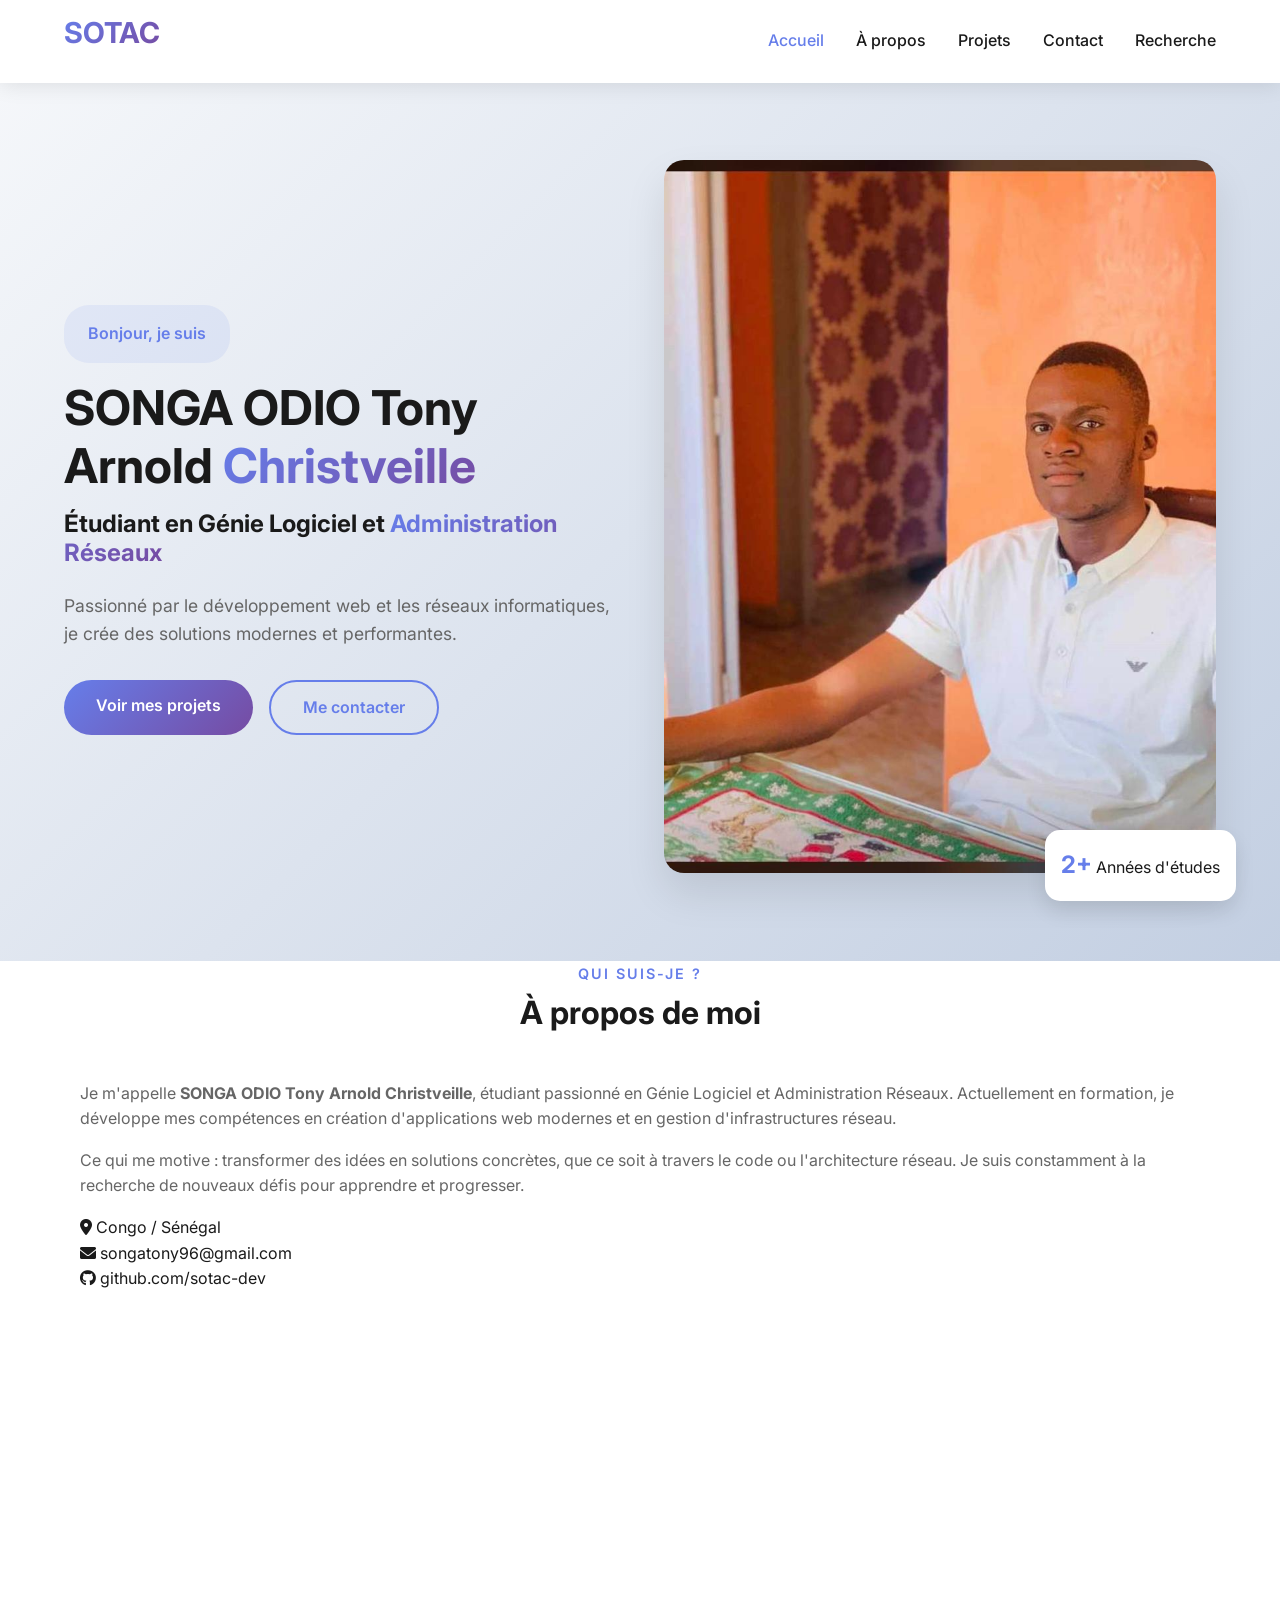
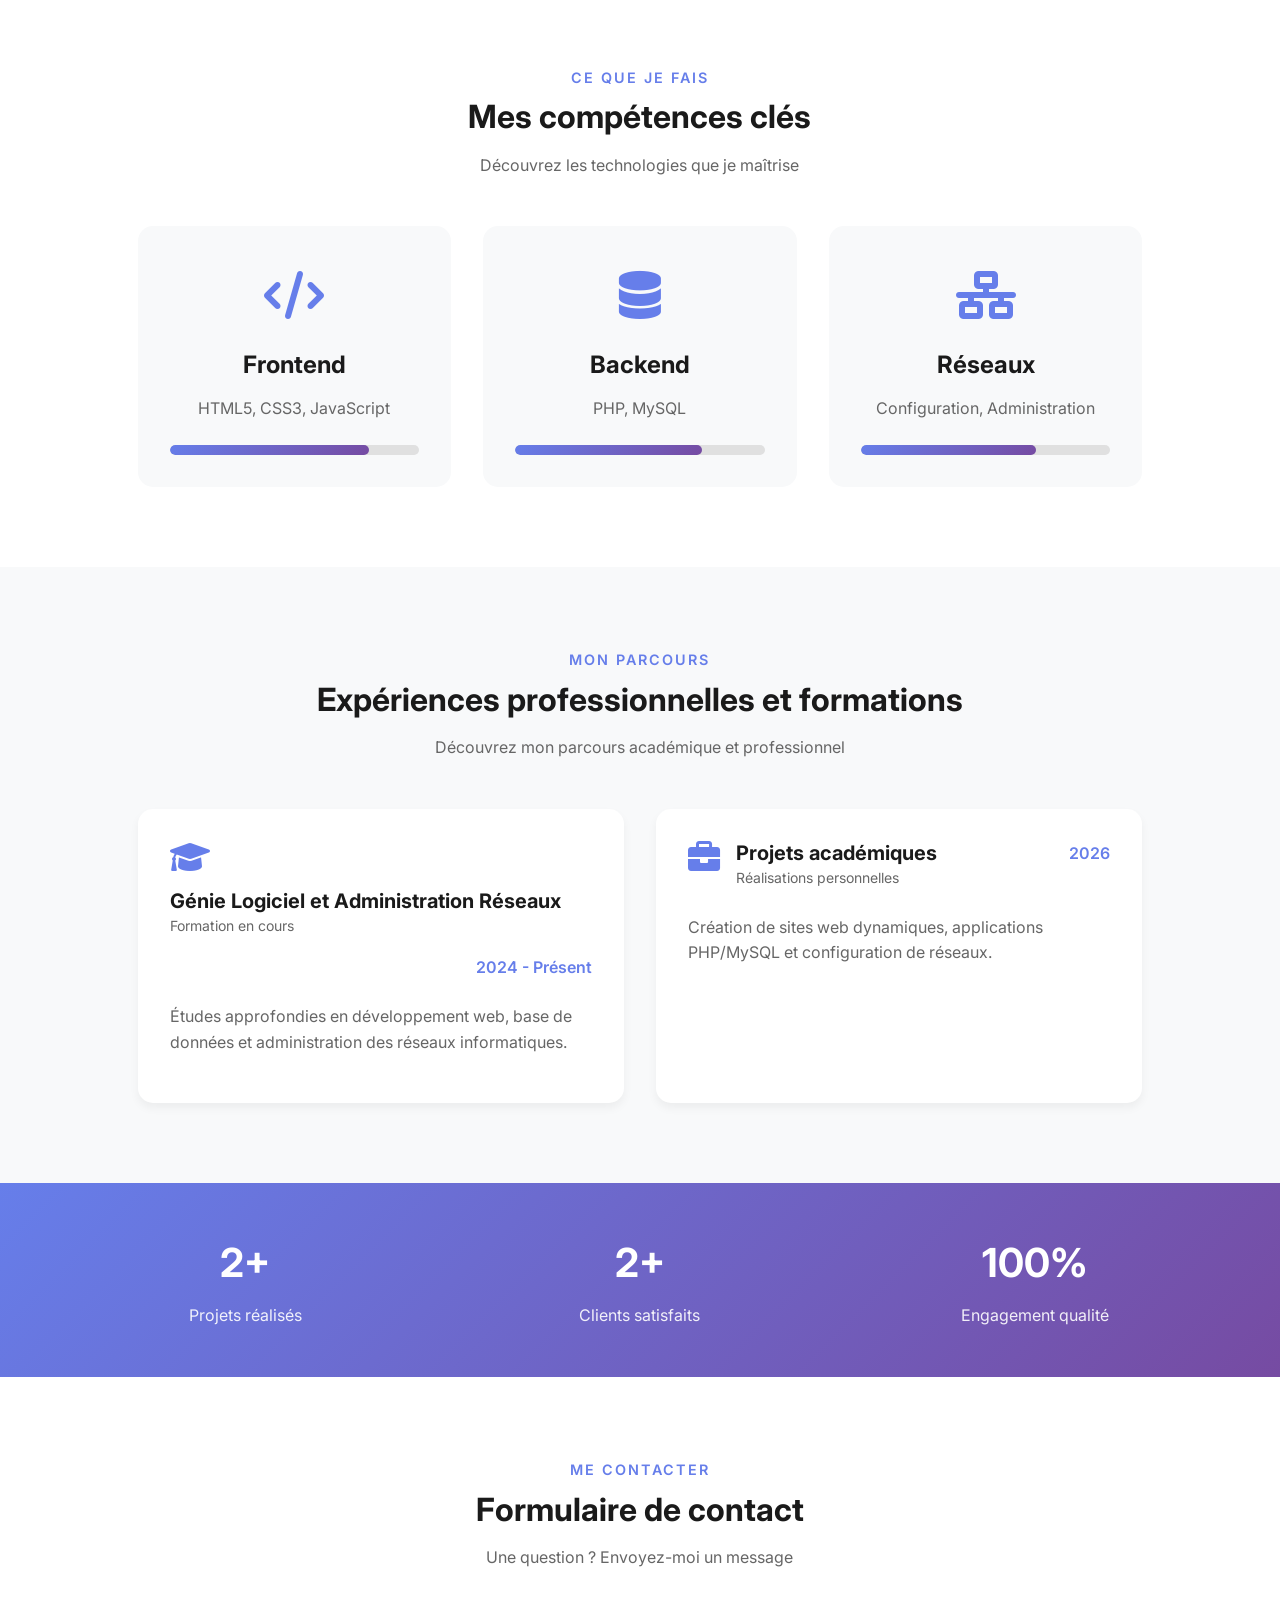
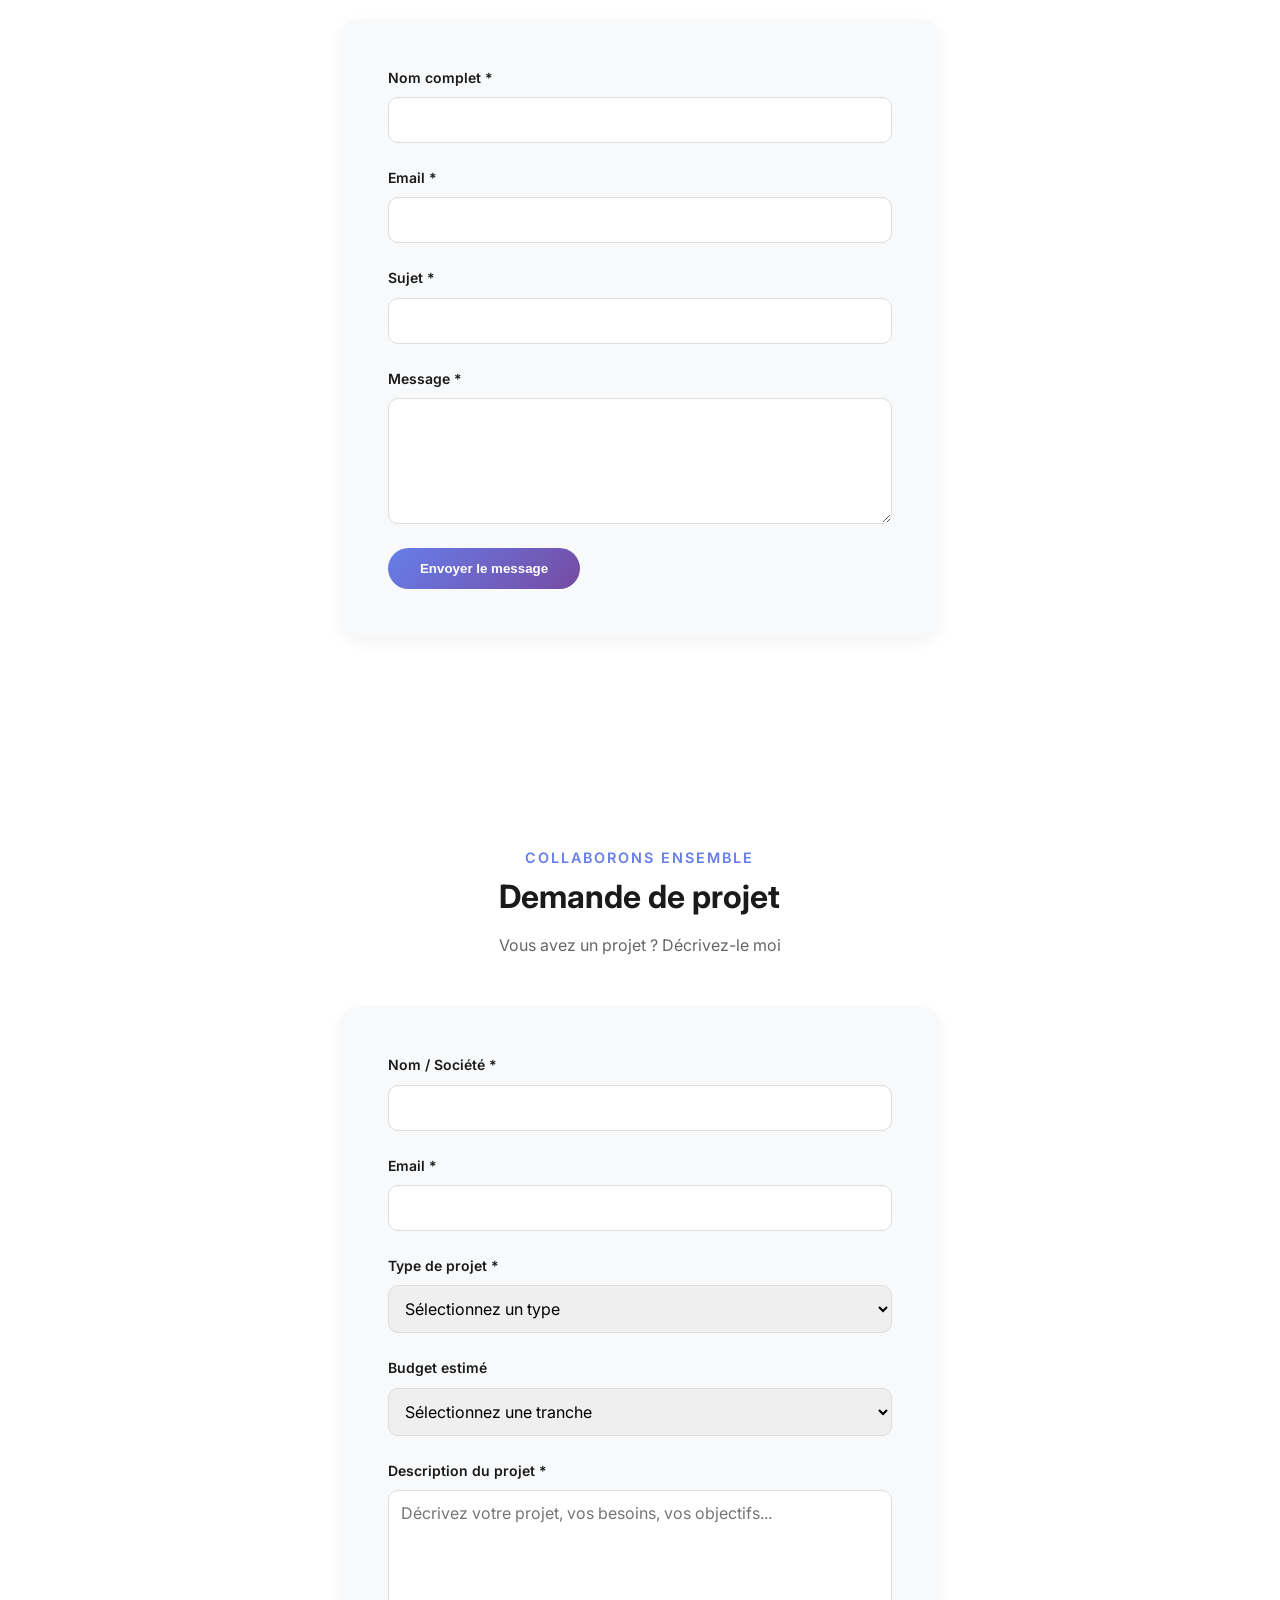
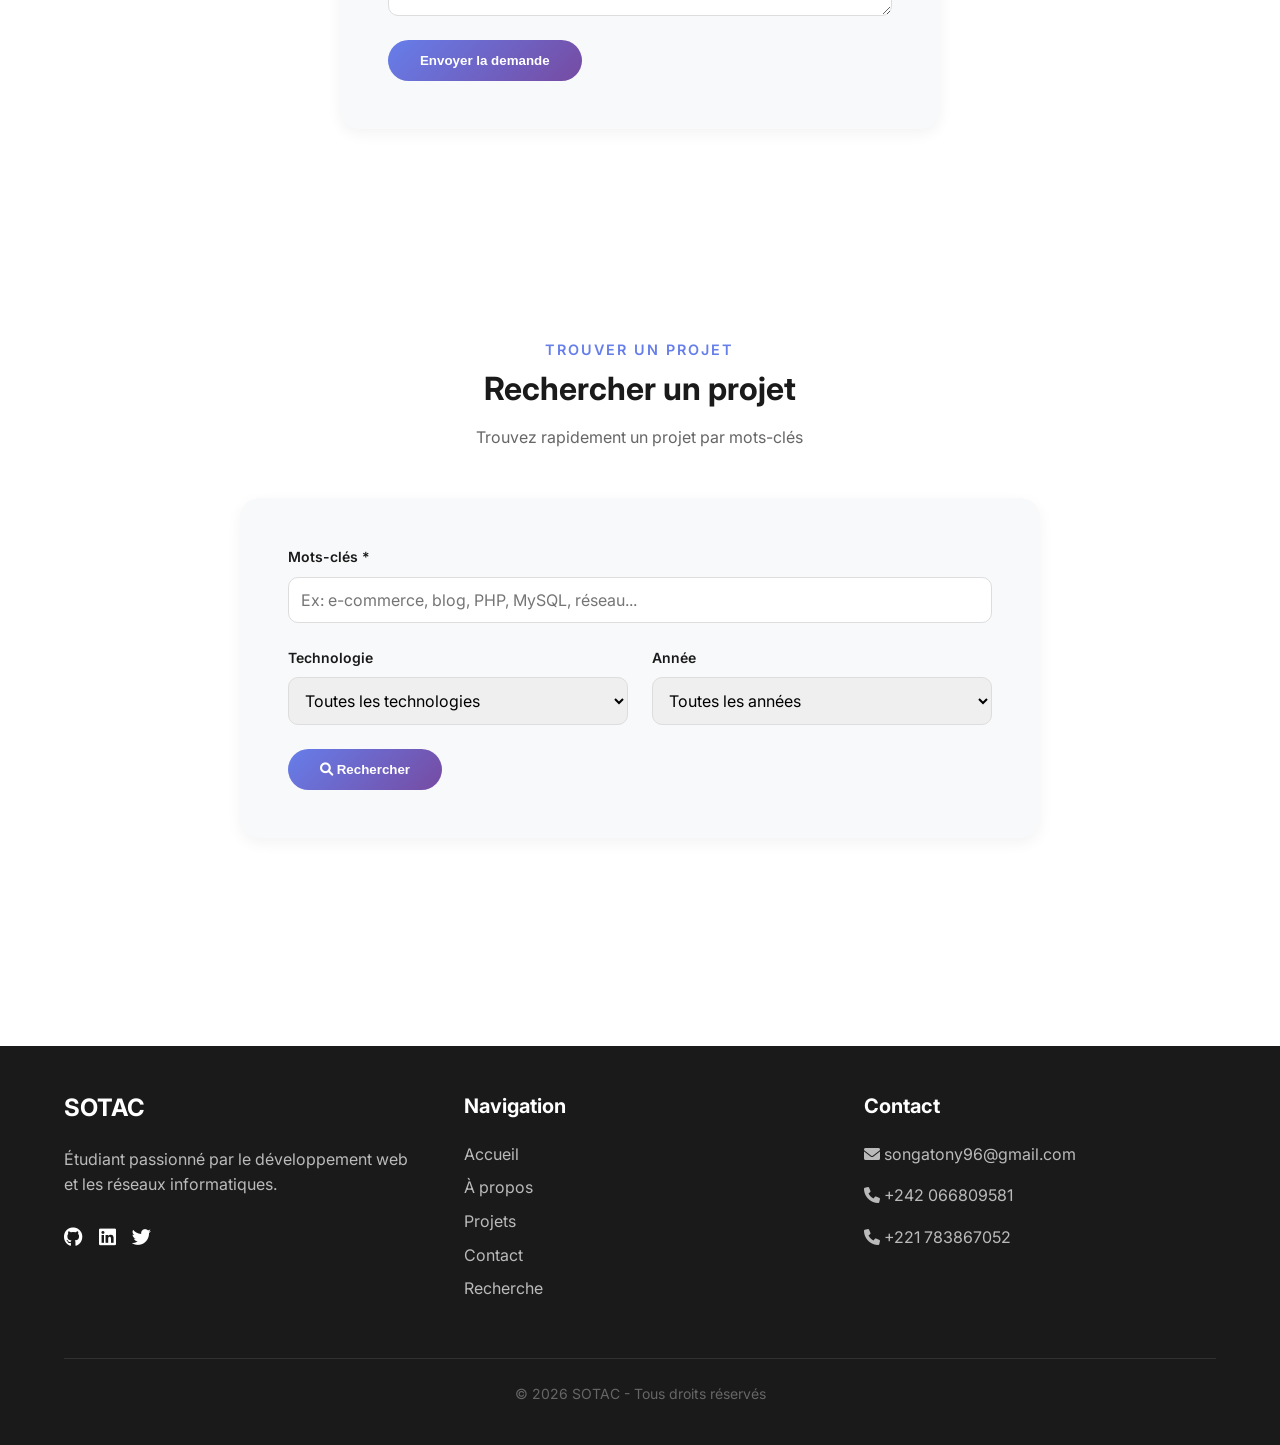
==== index.html @ 34782210 "premier envoi du projet" ====
<!DOCTYPE html>
<html lang="fr">
<head>
    <meta charset="UTF-8">
    <meta name="viewport" content="width=device-width, initial-scale=1.0">
    <meta name="description" content="Portfolio de SOTAC - Étudiant en Génie Logiciel et Administration Réseaux. Découvrez mes compétences en développement web, PHP, MySQL et réseaux informatiques.">
    <title>SOTAC | Portfolio Professionnel</title>
    <link rel="stylesheet" href="style.css/style.css">
    <link href="https://fonts.googleapis.com/css2?family=Inter:wght@300;400;500;600;700;800&display=swap" rel="stylesheet">
    <link rel="stylesheet" href="https://cdnjs.cloudflare.com/ajax/libs/font-awesome/6.0.0-beta3/css/all.min.css">
</head>
<body>
    <header>
        <div class="logo-container">
            <h1 class="logo">SOTAC</h1>
        </div>
        <nav>
            <ul class="nav-menu">
                <li><a href="index.html" class="active">Accueil</a></li>
                <li><a href="pages/à-propos.html">À propos</a></li>
                <li><a href="pages/projets.html">Projets</a></li>
                <li><a href="pages/contact.html">Contact</a></li>
                <li><a href="pages/recherche.html">Recherche</a></li>
            </ul>
            <div class="hamburger">
                <span></span>
                <span></span>
                <span></span>
            </div>
        </nav>
    </header>

    <main>
        <!-- SECTION HERO -->
        <section class="hero">
            <div class="hero-content">
                <div class="hero-text">
                    <span class="badge">Bonjour, je suis</span>
                    <h1>SONGA ODIO Tony Arnold <span class="highlight">Christveille</span></h1>
                    <h2>Étudiant en Génie Logiciel et <span class="highlight">Administration Réseaux</span></h2>
                    <p>Passionné par le développement web et les réseaux informatiques, je crée des solutions modernes et performantes.</p>
                    <div class="hero-buttons">
                        <a href="projets.html" class="btn btn-primary">Voir mes projets</a>
                        <a href="contact.html" class="btn btn-secondary">Me contacter</a>
                    </div>
                </div>
                <div class="hero-image">
                    <img src="./image/WhatsApp Image 2026-04-07 at 22.51.41.jpeg" alt="Photo SOTAC ">
                    <div class="floating-card experience">
                        <span class="number">2+</span>
                        <span class="label">Années d'études</span>
                    </div>
                </div>
            </div>
        </section>

        <!-- SECTION PRÉSENTATION -->
        <section class="about">
            <div class="container">
                <div class="section-header">
                    <span class="subtitle">Qui suis-je ?</span>
                    <h2>À propos de moi</h2>
                </div>
                <div class="about-content">
                    <div class="about-text">
                        <p>Je m'appelle <strong>SONGA ODIO Tony Arnold Christveille</strong>, étudiant passionné en Génie Logiciel et Administration Réseaux. Actuellement en formation, je développe mes compétences en création d'applications web modernes et en gestion d'infrastructures réseau.</p>
                        <p>Ce qui me motive : transformer des idées en solutions concrètes, que ce soit à travers le code ou l'architecture réseau. Je suis constamment à la recherche de nouveaux défis pour apprendre et progresser.</p>
                        <div class="personal-info">
                            <div class="info-item">
                                <i class="fas fa-map-marker-alt"></i>
                                <span>Congo / Sénégal</span>
                            </div>
                            <div class="info-item">
                                <i class="fas fa-envelope"></i>
                                <span>songatony96@gmail.com</span>
                            </div>
                            <div class="info-item">
                                <i class="fab fa-github"></i>
                                <span>github.com/sotac-dev</span>
                            </div>
                        </div>
                    </div>
                    <div class="about-stats">
                        <div class="stat-card">
                            <div class="stat-number">2+</div>
                            <div class="stat-label">Projets réalisés</div>
                        </div>
                        <div class="stat-card">
                            <div class="stat-number">2+</div>
                            <div class="stat-label">Clients satisfaits</div>
                        </div>
                        <div class="stat-card">
                            <div class="stat-number">100%</div>
                            <div class="stat-label">Engagement qualité</div>
                        </div>
                    </div>
                </div>
            </div>
        </section>

        <!-- SECTION COMPÉTENCES -->
        <section class="services">
            <div class="container">
                <div class="section-header">
                    <span class="subtitle">Ce que je fais</span>
                    <h2>Mes compétences clés</h2>
                    <p>Découvrez les technologies que je maîtrise</p>
                </div>
                <div class="services-grid">
                    <div class="service-card">
                        <div class="icon"><i class="fas fa-code"></i></div>
                        <h3>Frontend</h3>
                        <p>HTML5, CSS3, JavaScript</p>
                        <div class="skill-bar-container">
                            <div class="skill-bar">
                                <div class="skill-progress" style="width: 80%"></div>
                            </div>
                        </div>
                    </div>
                    <div class="service-card">
                        <div class="icon"><i class="fas fa-database"></i></div>
                        <h3>Backend</h3>
                        <p>PHP, MySQL</p>
                        <div class="skill-bar-container">
                            <div class="skill-bar">
                                <div class="skill-progress" style="width: 75%"></div>
                            </div>
                        </div>
                    </div>
                    <div class="service-card">
                        <div class="icon"><i class="fas fa-network-wired"></i></div>
                        <h3>Réseaux</h3>
                        <p>Configuration, Administration</p>
                        <div class="skill-bar-container">
                            <div class="skill-bar">
                                <div class="skill-progress" style="width: 70%"></div>
                            </div>
                        </div>
                    </div>
                </div>
            </div>
        </section>

        <!-- SECTION EXPÉRIENCES PROFESSIONNELLES (EXIGENCE PROF) -->
        <section class="experiences">
            <div class="container">
                <div class="section-header">
                    <span class="subtitle">Mon parcours</span>
                    <h2>Expériences professionnelles et formations</h2>
                    <p>Découvrez mon parcours académique et professionnel</p>
                </div>
                <div class="experiences-grid">
                    <div class="experience-card">
                        <div class="experience-header">
                            <i class="fas fa-graduation-cap"></i>
                            <div>
                                <h3>Génie Logiciel et Administration Réseaux</h3>
                                <span class="company">Formation en cours</span>
                            </div>
                            <span class="date">2024 - Présent</span>
                        </div>
                        <p>Études approfondies en développement web, base de données et administration des réseaux informatiques.</p>
                    </div>
                    <div class="experience-card">
                        <div class="experience-header">
                            <i class="fas fa-briefcase"></i>
                            <div>
                                <h3>Projets académiques</h3>
                                <span class="company">Réalisations personnelles</span>
                            </div>
                            <span class="date">2026</span>
                        </div>
                        <p>Création de sites web dynamiques, applications PHP/MySQL et configuration de réseaux.</p>
                    </div>
                </div>
            </div>
        </section>

        <!-- STATISTIQUES -->
        <section class="stats">
            <div class="stats-container">
                <div class="stat-item">
                    <span class="stat-number">2+</span>
                    <span class="stat-label">Projets réalisés</span>
                </div>
                <div class="stat-item">
                    <span class="stat-number">2+</span>
                    <span class="stat-label">Clients satisfaits</span>
                </div>
                <div class="stat-item">
                    <span class="stat-number">100%</span>
                    <span class="stat-label">Engagement qualité</span>
                </div>
            </div>
        </section>

        <!-- FORMULAIRE 1 : CONTACT (EXIGENCE PROF) -->
        <section class="form-section">
            <div class="container">
                <div class="section-header">
                    <span class="subtitle">Me contacter</span>
                    <h2>Formulaire de contact</h2>
                    <p>Une question ? Envoyez-moi un message</p>
                </div>
                <div class="form-card">
                    <form action="#" method="POST" class="contact-form">
                        <div class="form-group">
                            <label for="name">Nom complet *</label>
                            <input type="text" id="name" name="name" required>
                        </div>
                        <div class="form-group">
                            <label for="email">Email *</label>
                            <input type="email" id="email" name="email" required>
                        </div>
                        <div class="form-group">
                            <label for="subject">Sujet *</label>
                            <input type="text" id="subject" name="subject" required>
                        </div>
                        <div class="form-group">
                            <label for="message">Message *</label>
                            <textarea id="message" name="message" rows="5" required></textarea>
                        </div>
                        <button type="submit" class="btn btn-primary">Envoyer le message</button>
                    </form>
                </div>
            </div>
        </section>

        <!-- FORMULAIRE 2 : DEMANDE DE PROJET (EXIGENCE PROF) -->
        <section class="form-section">
            <div class="container">
                <div class="section-header">
                    <span class="subtitle">Collaborons ensemble</span>
                    <h2>Demande de projet</h2>
                    <p>Vous avez un projet ? Décrivez-le moi</p>
                </div>
                <div class="form-card">
                    <form action="#" method="POST" class="contact-form">
                        <div class="form-group">
                            <label for="project-name">Nom / Société *</label>
                            <input type="text" id="project-name" name="project-name" required>
                        </div>
                        <div class="form-group">
                            <label for="project-email">Email *</label>
                            <input type="email" id="project-email" name="project-email" required>
                        </div>
                        <div class="form-group">
                            <label for="project-type">Type de projet *</label>
                            <select id="project-type" name="project-type" required>
                                <option value="">Sélectionnez un type</option>
                                <option value="site-vitrine">Site vitrine</option>
                                <option value="e-commerce">Site e-commerce</option>
                                <option value="application">Application web</option>
                                <option value="blog">Blog / CMS</option>
                                <option value="reseau">Infrastructure réseau</option>
                                <option value="autre">Autre</option>
                            </select>
                        </div>
                        <div class="form-group">
                            <label for="budget">Budget estimé</label>
                            <select id="budget" name="budget">
                                <option value="">Sélectionnez une tranche</option>
                                <option value="50000-100000">50000F - 100000F</option>
                                <option value="100000-300000">100000F - 300000F</option>
                                <option value="300000-500000">300000F - 500000F</option>
                                <option value="500000+">500000F+</option>
                            </select>
                        </div>
                        <div class="form-group">
                            <label for="project-description">Description du projet *</label>
                            <textarea id="project-description" name="project-description" rows="5" placeholder="Décrivez votre projet, vos besoins, vos objectifs..." required></textarea>
                        </div>
                        <button type="submit" class="btn btn-primary">Envoyer la demande</button>
                    </form>
                </div>
            </div>
        </section>

        <!-- FORMULAIRE 3 : RECHERCHE DE PROJET PAR MOTS-CLÉS (EXIGENCE PROF) -->
        <section class="form-section">
            <div class="container">
                <div class="section-header">
                    <span class="subtitle">Trouver un projet</span>
                    <h2>Rechercher un projet</h2>
                    <p>Trouvez rapidement un projet par mots-clés</p>
                </div>
                <div class="form-card search-card">
                    <form action="recherche.html" method="GET" class="search-form">
                        <div class="form-group">
                            <label for="keywords">Mots-clés *</label>
                            <input type="text" id="keywords" name="keywords" placeholder="Ex: e-commerce, blog, PHP, MySQL, réseau..." required>
                        </div>
                        <div class="form-row">
                            <div class="form-group">
                                <label for="technology">Technologie</label>
                                <select id="technology" name="technology">
                                    <option value="">Toutes les technologies</option>
                                    <option value="php">PHP</option>
                                    <option value="mysql">MySQL</option>
                                    <option value="javascript">JavaScript</option>
                                    <option value="html-css">HTML/CSS</option>
                                    <option value="reseau">Réseaux</option>
                                </select>
                            </div>
                            <div class="form-group">
                                <label for="year">Année</label>
                                <select id="year" name="year">
                                    <option value="">Toutes les années</option>
                                    <option value="2024">2026</option>
                                    <option value="2023">2025</option>
                                    <option value="2022">2024</option>
                                </select>
                            </div>
                        </div>
                        <button type="submit" class="btn btn-primary">
                            <i class="fas fa-search"></i> Rechercher
                        </button>
                    </form>
                </div>
            </div>
        </section>
    </main>

    <footer>
        <div class="footer-content">
            <div class="footer-section">
                <h3>SOTAC</h3>
                <p>Étudiant passionné par le développement web et les réseaux informatiques.</p>
                <div class="social-links">
                    <a href="#" aria-label="Profil GitHub de SOTAC"><i class="fab fa-github"></i></a>
                    <a href="#" aria-label="Profil LinkedIn de SOTAC"><i class="fab fa-linkedin"></i></a>
                    <a href="#" aria-label="Compte Twitter de SOTAC"><i class="fab fa-twitter"></i></a>
                </div>
            </div>
            <div class="footer-section">
                <h4>Navigation</h4>
                <ul>
                    <li><a href="index.html">Accueil</a></li>
                    <li><a href="pages/à-propos.html">À propos</a></li>
                    <li><a href="pages/projets.html">Projets</a></li>
                    <li><a href="pages/contact.html">Contact</a></li>
                    <li><a href="pages/recherche.html">Recherche</a></li>
                </ul>
            </div>
            <div class="footer-section">
                <h4>Contact</h4>
                <p><i class="fas fa-envelope"></i> songatony96@gmail.com</p>
                <p><i class="fas fa-phone"></i> +242 066809581</p>
                <p><i class="fas fa-phone"></i> +221 783867052</p>
            </div>
        </div>
        <div class="footer-bottom">
            <p>&copy; 2026 SOTAC - Tous droits réservés</p>
        </div>
    </footer>
</body>
</html>
---- style.css/style.css ----
/* ============================================
   STYLE CSS COMPLET POUR PORTFOLIO SOTAC
   ============================================ */

/* ========== 1. VARIABLES & RESET ========== */
:root {
    --color-primary: #667eea;
    --color-primary-dark: #5a67d8;
    --color-secondary: #764ba2;
    --color-dark: #1a1a1a;
    --color-gray: #666;
    --color-light: #f8f9fa;
    --color-white: #ffffff;
    --color-bg: #f5f7fa;
    
    --spacing-xs: 0.5rem;
    --spacing-sm: 1rem;
    --spacing-md: 1.5rem;
    --spacing-lg: 2rem;
    --spacing-xl: 3rem;
    --spacing-xxl: 5rem;
}

* {
    margin: 0;
    padding: 0;
    box-sizing: border-box;
}

html {
    font-size: 100%;
    scroll-behavior: smooth;
}

body {
    font-family: 'Inter', sans-serif;
    line-height: 1.6;
    color: var(--color-dark);
    background-color: var(--color-white);
}

/* ========== 2. TYPOGRAPHIE ========== */
h1, h2, h3, h4 {
    line-height: 1.2;
    margin-bottom: var(--spacing-sm);
}

h1 {
    font-size: 2.5rem;
}
h2 {
    font-size: 2rem;
}
h3 {
    font-size: 1.5rem;
}
h4 {
    font-size: 1.25rem;
}
p {
    color: var(--color-gray);
    margin-bottom: var(--spacing-sm);
}

.container {
    max-width: 75rem;
    margin: 0 auto;
    width: 90%;
    padding: 0 var(--spacing-sm);
}

/* ========== 3. HEADER & NAVIGATION ========== */
header {
    background: rgba(255, 255, 255, 0.95);
    backdrop-filter: blur(10px);
    box-shadow: 0 2px 20px rgba(0, 0, 0, 0.1);
    position: fixed;
    width: 100%;
    top: 0;
    z-index: 1000;
    display: flex;
    justify-content: space-between;
    align-items: center;
    padding: var(--spacing-sm) 5%;
}

.logo {
    font-size: 1.8rem;
    font-weight: 700;
    background: linear-gradient(135deg, var(--color-primary) 0%, var(--color-secondary) 100%);
    -webkit-background-clip: text;
    background-clip: text;
    color: transparent;
}

.nav-menu {
    display: flex;
    list-style: none;
    gap: var(--spacing-lg);
}

.nav-menu a {
    text-decoration: none;
    color: var(--color-dark);
    font-weight: 500;
    transition: color 0.3s ease;
}

.nav-menu a:hover,
.nav-menu a.active {
    color: var(--color-primary);
}

.hamburger {
    display: none;
    flex-direction: column;
    cursor: pointer;
}
.hamburger span {
    width: 25px;
    height: 3px;
    background: var(--color-dark);
    margin: 3px 0;
}

main {
    margin-top: 5rem;
}

/* ========== 4. PAGE HEADER ========== */
.page-header {
    background: linear-gradient(135deg, var(--color-primary) 0%, var(--color-secondary) 100%);
    color: var(--color-white);
    text-align: center;
    padding: var(--spacing-xl) 5%;
}
.page-header h1 {
    color: var(--color-white);
}
.page-header p {
    color: rgba(255,255,255,0.9);
}

/* ========== 5. HERO SECTION ========== */
.hero {
    min-height: 90vh;
    display: flex;
    align-items: center;
    padding: var(--spacing-xxl) 5%;
    background: linear-gradient(135deg, #f5f7fa 0%, #c3cfe2 100%);
}
.hero-content {
    display: grid;
    grid-template-columns: 1fr 1fr;
    gap: var(--spacing-xl);
    align-items: center;
    max-width: 75rem;
    margin: 0 auto;
    width: 100%;
}
.hero-text .badge {
    display: inline-block;
    background: rgba(102,126,234,0.1);
    color: var(--color-primary);
    padding: var(--spacing-sm) var(--spacing-md);
    border-radius: 25px;
    font-weight: 600;
    margin-bottom: var(--spacing-sm);
}
.hero-text h1 {
    font-size: 3rem;
    margin-bottom: var(--spacing-sm);
}
.hero-text h2 {
    font-size: 1.5rem;
    margin-bottom: var(--spacing-md);
}
.highlight {
    background: linear-gradient(135deg, var(--color-primary) 0%, var(--color-secondary) 100%);
    -webkit-background-clip: text;
    background-clip: text;
    color: transparent;
}
.hero-text p {
    font-size: 1.1rem;
    margin-bottom: var(--spacing-lg);
}
.hero-buttons {
    display: flex;
    gap: var(--spacing-sm);
    flex-wrap: wrap;
}
.btn {
    padding: 0.8rem var(--spacing-lg);
    border-radius: 50px;
    text-decoration: none;
    font-weight: 600;
    transition: all 0.3s ease;
    display: inline-block;
    border: none;
    cursor: pointer;
}
.btn-primary {
    background: linear-gradient(135deg, var(--color-primary) 0%, var(--color-secondary) 100%);
    color: white;
}
.btn-primary:hover {
    transform: translateY(-2px);
    box-shadow: 0 10px 20px rgba(102,126,234,0.3);
}
.btn-secondary {
    background: transparent;
    color: var(--color-primary);
    border: 2px solid var(--color-primary);
}
.btn-secondary:hover {
    background: var(--color-primary);
    color: white;
}
.hero-image {
    position: relative;
}
.hero-image img {
    width: 100%;
    border-radius: 20px;
    box-shadow: 0 20px 40px rgba(0,0,0,0.1);
}
.floating-card {
    position: absolute;
    bottom: -20px;
    right: -20px;
    background: white;
    padding: var(--spacing-sm);
    border-radius: 15px;
    text-align: center;
    box-shadow: 0 10px 20px rgba(0,0,0,0.1);
}
.floating-card .number {
    font-size: 1.5rem;
    font-weight: 700;
    color: var(--color-primary);
}

/* ========== 6. SERVICES SECTION ========== */
.services {
    padding: var(--spacing-xxl) 5%;
    background: var(--color-white);
}
.section-header {
    text-align: center;
    margin-bottom: var(--spacing-xl);
}
.subtitle {
    color: var(--color-primary);
    font-weight: 600;
    text-transform: uppercase;
    letter-spacing: 2px;
    font-size: 0.9rem;
}
.section-header h2 {
    margin-top: var(--spacing-xs);
}
.services-grid {
    display: grid;
    grid-template-columns: repeat(auto-fit, minmax(300px, 1fr));
    gap: var(--spacing-lg);
}
.service-card {
    background: var(--color-light);
    padding: var(--spacing-lg);
    border-radius: 15px;
    text-align: center;
    transition: all 0.3s ease;
}
.service-card:hover {
    transform: translateY(-10px);
    box-shadow: 0 20px 40px rgba(0,0,0,0.1);
}
.service-card .icon {
    font-size: 3rem;
    margin-bottom: var(--spacing-sm);
}
.service-card .icon i {
    color: var(--color-primary);
}
.skill-bar-container {
    margin-top: var(--spacing-md);
}
.skill-bar {
    background: #e0e0e0;
    height: 10px;
    border-radius: 5px;
    overflow: hidden;
}
.skill-progress {
    background: linear-gradient(135deg, var(--color-primary) 0%, var(--color-secondary) 100%);
    height: 100%;
    border-radius: 5px;
}

/* ========== 7. STATS SECTION ========== */
.stats {
    background: linear-gradient(135deg, var(--color-primary) 0%, var(--color-secondary) 100%);
    padding: var(--spacing-xl) 5%;
}
.stats-container {
    display: grid;
    grid-template-columns: repeat(auto-fit, minmax(200px, 1fr));
    gap: var(--spacing-lg);
    text-align: center;
    max-width: 75rem;
    margin: 0 auto;
}
.stat-number {
    font-size: 2.5rem;
    font-weight: 700;
    display: block;
    margin-bottom: var(--spacing-xs);
    color: white;
}
.stat-label {
    color: rgba(255,255,255,0.9);
}

/* ========== 8. EXPÉRIENCES SECTION ========== */
.experiences {
    padding: var(--spacing-xxl) 5%;
    background: var(--color-light);
}
.experiences-grid {
    display: grid;
    grid-template-columns: repeat(auto-fit, minmax(300px, 1fr));
    gap: var(--spacing-lg);
}
.experience-card {
    background: white;
    padding: var(--spacing-lg);
    border-radius: 15px;
    box-shadow: 0 5px 10px rgba(0,0,0,0.05);
}
.experience-header {
    display: flex;
    align-items: flex-start;
    gap: var(--spacing-sm);
    margin-bottom: var(--spacing-md);
    flex-wrap: wrap;
}
.experience-header i {
    font-size: 2rem;
    color: var(--color-primary);
}
.experience-header h3 {
    margin-bottom: 0;
    font-size: 1.25rem;
}
.company {
    color: var(--color-gray);
    font-size: 0.875rem;
}
.date {
    margin-left: auto;
    color: var(--color-primary);
    font-weight: 600;
}

/* ========== 9. FORMULAIRES SECTION ========== */
.form-section {
    padding: var(--spacing-xxl) 5%;
    background: var(--color-white);
}
.form-card {
    max-width: 600px;
    margin: 0 auto var(--spacing-xl);
    background: var(--color-light);
    padding: var(--spacing-xl);
    border-radius: 20px;
    box-shadow: 0 5px 15px rgba(0,0,0,0.05);
}
.form-header {
    text-align: center;
    margin-bottom: var(--spacing-lg);
}
.form-header i {
    font-size: 2.5rem;
    color: var(--color-primary);
    margin-bottom: var(--spacing-sm);
}
.form-group {
    display: flex;
    flex-direction: column;
    gap: var(--spacing-xs);
    margin-bottom: var(--spacing-md);
}
.form-group label {
    font-weight: 600;
    font-size: 0.875rem;
}
.form-group input,
.form-group select,
.form-group textarea {
    padding: 0.75rem;
    border: 1px solid #ddd;
    border-radius: 10px;
    font-family: inherit;
    font-size: 1rem;
}
.form-group input:focus,
.form-group select:focus,
.form-group textarea:focus {
    outline: none;
    border-color: var(--color-primary);
}
.form-row {
    display: grid;
    grid-template-columns: 1fr 1fr;
    gap: var(--spacing-md);
}
.search-card {
    max-width: 800px;
}
.contact-info-section {
    padding: var(--spacing-xl) 5%;
    background: var(--color-light);
}
.contact-info-grid {
    display: grid;
    grid-template-columns: repeat(auto-fit, minmax(250px, 1fr));
    gap: var(--spacing-lg);
    text-align: center;
}
.contact-card {
    background: white;
    padding: var(--spacing-lg);
    border-radius: 15px;
}
.contact-card i {
    font-size: 2rem;
    color: var(--color-primary);
    margin-bottom: var(--spacing-sm);
}

/* ========== 10. PROJETS SECTION ========== */
.projects-section {
    padding: var(--spacing-xxl) 5%;
}
.projects-grid {
    display: grid;
    grid-template-columns: repeat(auto-fill, minmax(350px, 1fr));
    gap: var(--spacing-lg);
}
.project-card {
    background: white;
    border-radius: 15px;
    overflow: hidden;
    box-shadow: 0 10px 20px rgba(0,0,0,0.1);
    transition: all 0.3s ease;
}
.project-card:hover {
    transform: translateY(-5px);
}
.project-image {
    height: 250px;
    overflow: hidden;
}
.project-image img {
    width: 100%;
    height: 100%;
    object-fit: cover;
}
.project-overlay {
    position: absolute;
    top: 0;
    left: 0;
    width: 100%;
    height: 100%;
    background: rgba(102,126,234,0.9);
    display: flex;
    align-items: center;
    justify-content: center;
    opacity: 0;
}
.project-card:hover .project-overlay {
    opacity: 1;
}
.btn-view {
    background: white;
    color: var(--color-primary);
    padding: 0.8rem 1.5rem;
    border-radius: 25px;
    text-decoration: none;
}
.project-info {
    padding: var(--spacing-md);
}
.project-tags {
    display: flex;
    flex-wrap: wrap;
    gap: var(--spacing-xs);
    margin-bottom: var(--spacing-sm);
}
.project-tags span {
    background: rgba(102,126,234,0.1);
    color: var(--color-primary);
    padding: 0.25rem 0.75rem;
    border-radius: 15px;
    font-size: 0.75rem;
}
.project-meta {
    display: flex;
    justify-content: space-between;
    align-items: center;
    margin-top: var(--spacing-md);
}
.project-link {
    color: var(--color-primary);
    text-decoration: none;
    font-weight: 600;
}

/* ========== 11. ABOUT PAGE ========== */
.about-section {
    padding: var(--spacing-xxl) 5%;
}
.about-grid {
    display: grid;
    grid-template-columns: 1fr 1fr;
    gap: var(--spacing-xl);
    align-items: start;
}
.about-image img {
    width: 100%;
    border-radius: 20px;
}
.skills {
    margin-top: var(--spacing-lg);
}
.skill {
    margin-bottom: var(--spacing-sm);
}
.skill span {
    display: block;
    margin-bottom: var(--spacing-xs);
    font-weight: 500;
}
.progress-bar {
    background: #e0e0e0;
    height: 10px;
    border-radius: 5px;
    overflow: hidden;
}
.progress {
    background: linear-gradient(135deg, var(--color-primary) 0%, var(--color-secondary) 100%);
    height: 100%;
    border-radius: 5px;
}
.journey {
    background: var(--color-light);
    padding: var(--spacing-xxl) 5%;
}
.timeline {
    max-width: 800px;
    margin: 0 auto;
    position: relative;
}
.timeline::before {
    content: '';
    position: absolute;
    left: 20px;
    width: 2px;
    height: 100%;
    background: var(--color-primary);
}
.timeline-item {
    margin-bottom: var(--spacing-xl);
    position: relative;
    padding-left: 60px;
}
.timeline-item .year {
    background: var(--color-primary);
    color: white;
    padding: 0.25rem 0.75rem;
    border-radius: 20px;
    display: inline-block;
    margin-bottom: var(--spacing-sm);
    font-size: 0.875rem;
}
.timeline-item .content {
    background: white;
    padding: var(--spacing-md);
    border-radius: 15px;
    box-shadow: 0 5px 10px rgba(0,0,0,0.05);
}

/* ========== 12. SEARCH RESULTS ========== */
.search-results {
    margin-top: var(--spacing-xl);
}
.search-results .section-header {
    margin-bottom: var(--spacing-lg);
}

/* ========== 13. FOOTER ========== */
footer {
    background: var(--color-dark);
    color: white;
    padding: var(--spacing-xl) 5% var(--spacing-md);
    margin-top: var(--spacing-xxl);
}
.footer-content {
    display: flex;
    justify-content: space-between;
    flex-wrap: wrap;
    gap: var(--spacing-xl);
    max-width: 75rem;
    margin: 0 auto;
}
.footer-section {
    flex: 1;
    min-width: 200px;
}
.footer-section h3, .footer-section h4 {
    color: white;
    margin-bottom: var(--spacing-md);
}
.footer-section p {
    color: rgba(255,255,255,0.7);
}
.footer-section ul {
    list-style: none;
}
.footer-section ul li {
    margin-bottom: var(--spacing-xs);
}
.footer-section ul li a {
    color: rgba(255,255,255,0.7);
    text-decoration: none;
}
.footer-section ul li a:hover {
    color: white;
}
.social-links {
    display: flex;
    gap: var(--spacing-sm);
    margin-top: var(--spacing-md);
}
.social-links a {
    color: white;
    font-size: 1.2rem;
}
.footer-bottom {
    text-align: center;
    padding-top: var(--spacing-md);
    margin-top: var(--spacing-xl);
    border-top: 1px solid rgba(255,255,255,0.1);
    font-size: 0.875rem;
    color: rgba(255,255,255,0.5);
}

/* ========== 14. MEDIA QUERIES ========== */
@media (max-width: 768px) {
    .hamburger {
        display: flex;
    }
    .nav-menu {
        position: fixed;
        top: 70px;
        left: -100%;
        width: 100%;
        height: calc(100vh - 70px);
        background: white;
        flex-direction: column;
        align-items: center;
        padding: var(--spacing-xl);
        transition: left 0.3s;
    }
    .nav-menu.active {
        left: 0;
    }
    .hero-content {
        grid-template-columns: 1fr;
        text-align: center;
    }
    .hero-buttons {
        justify-content: center;
    }
    .about-grid {
        grid-template-columns: 1fr;
    }
    .form-row {
        grid-template-columns: 1fr;
    }
    .footer-content {
        flex-direction: column;
        text-align: center;
    }
    .social-links {
        justify-content: center;
    }
}
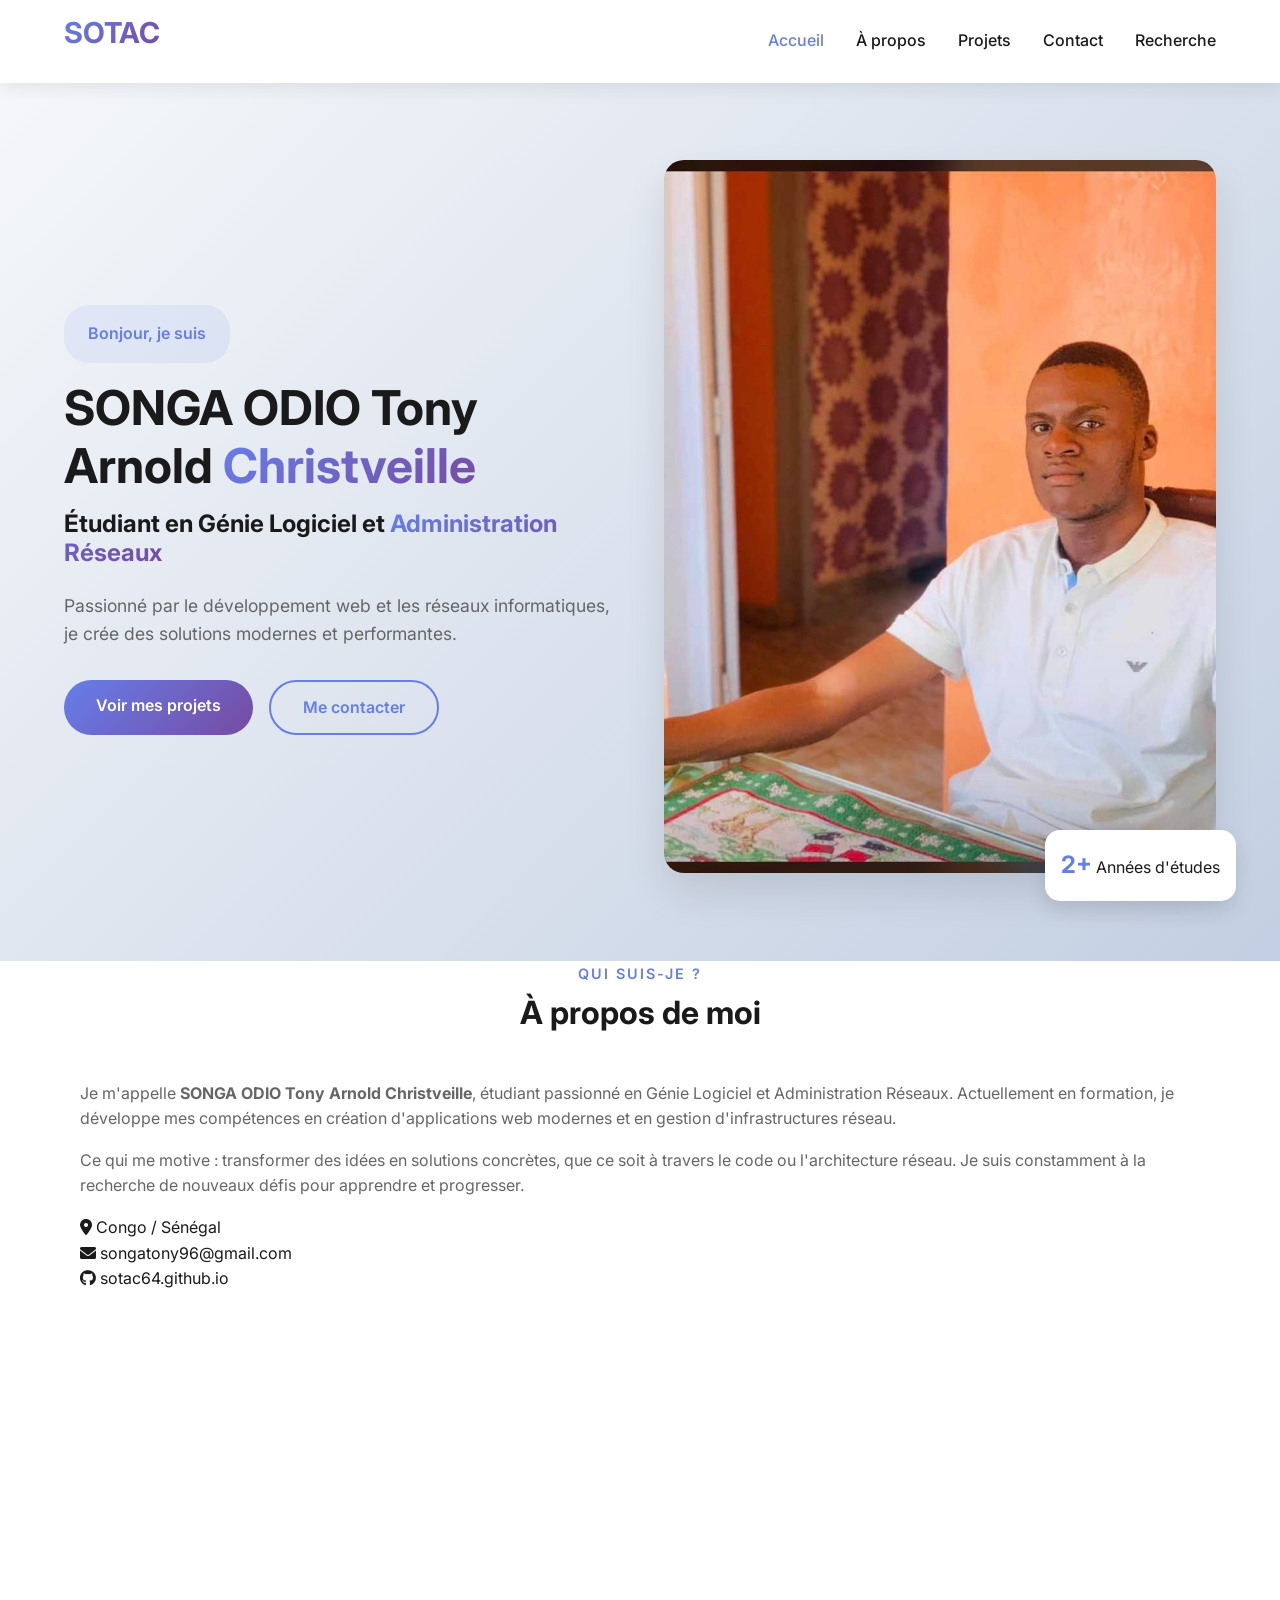
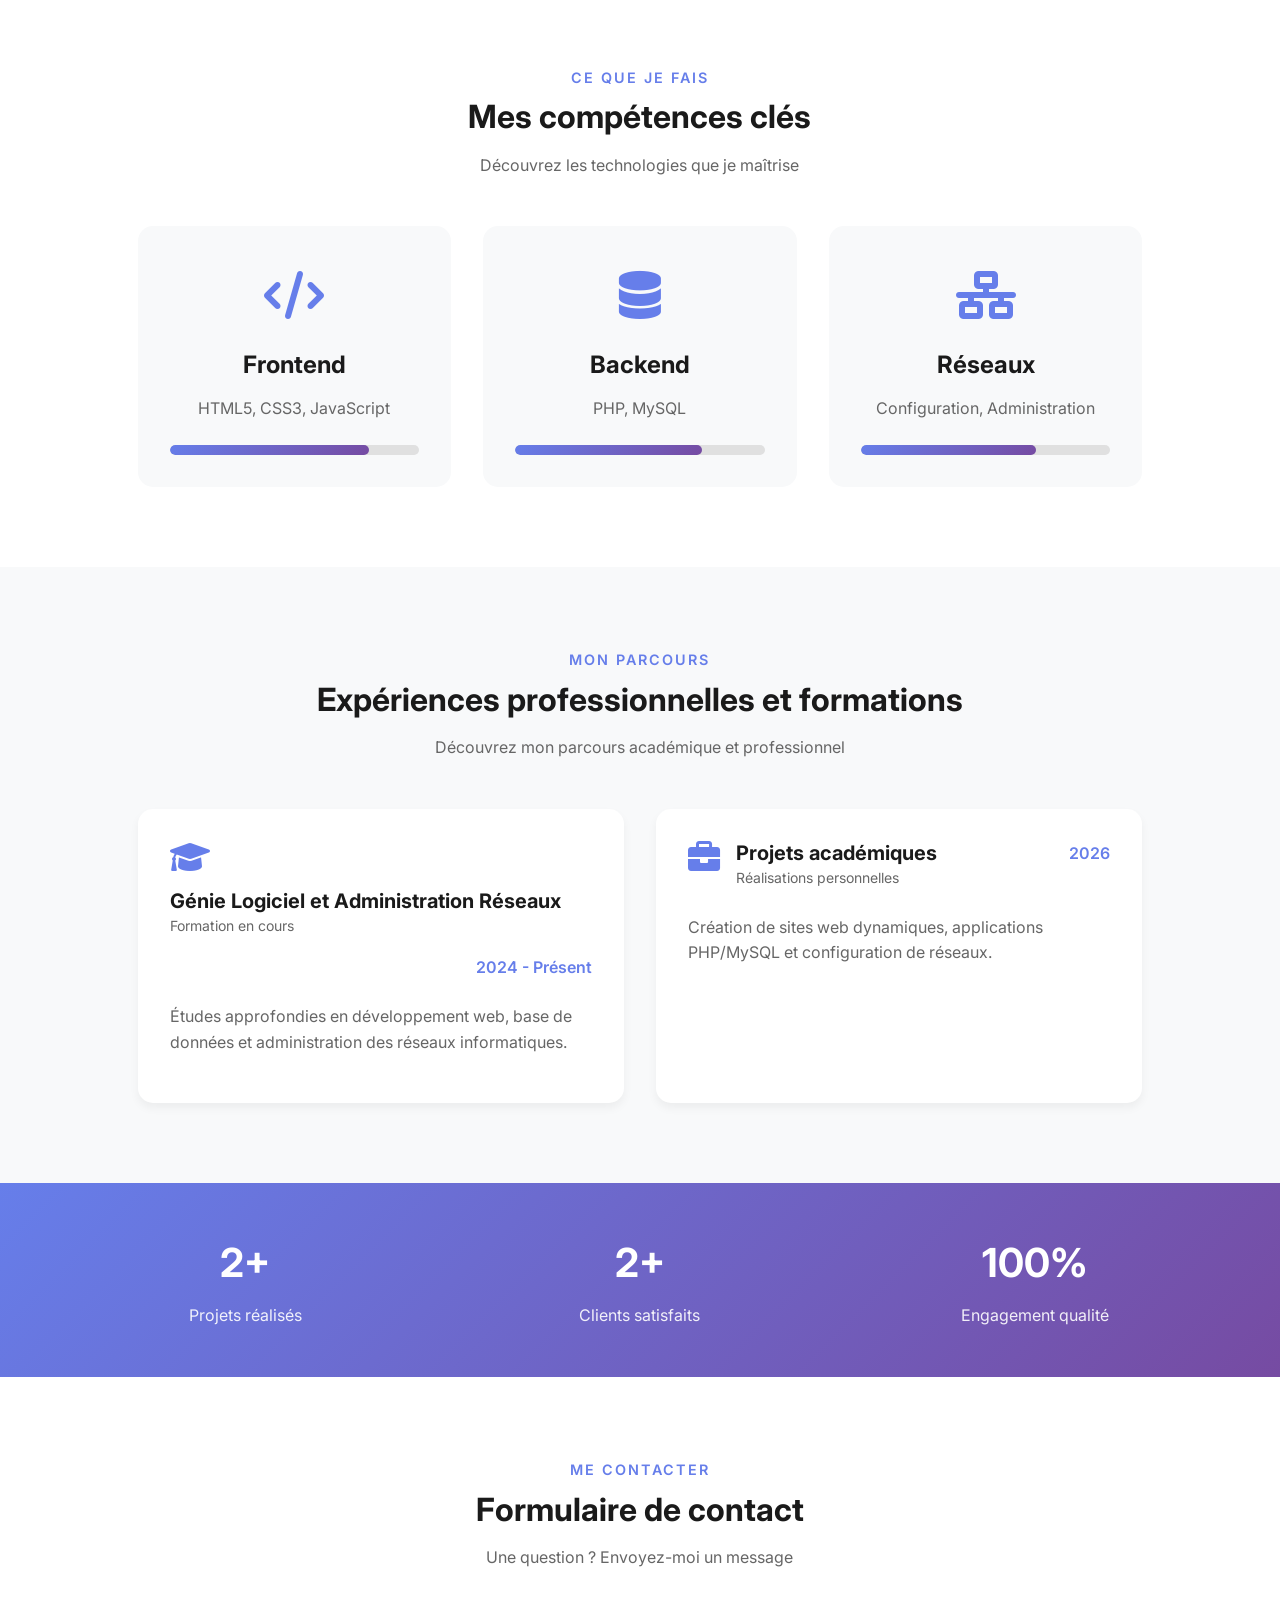
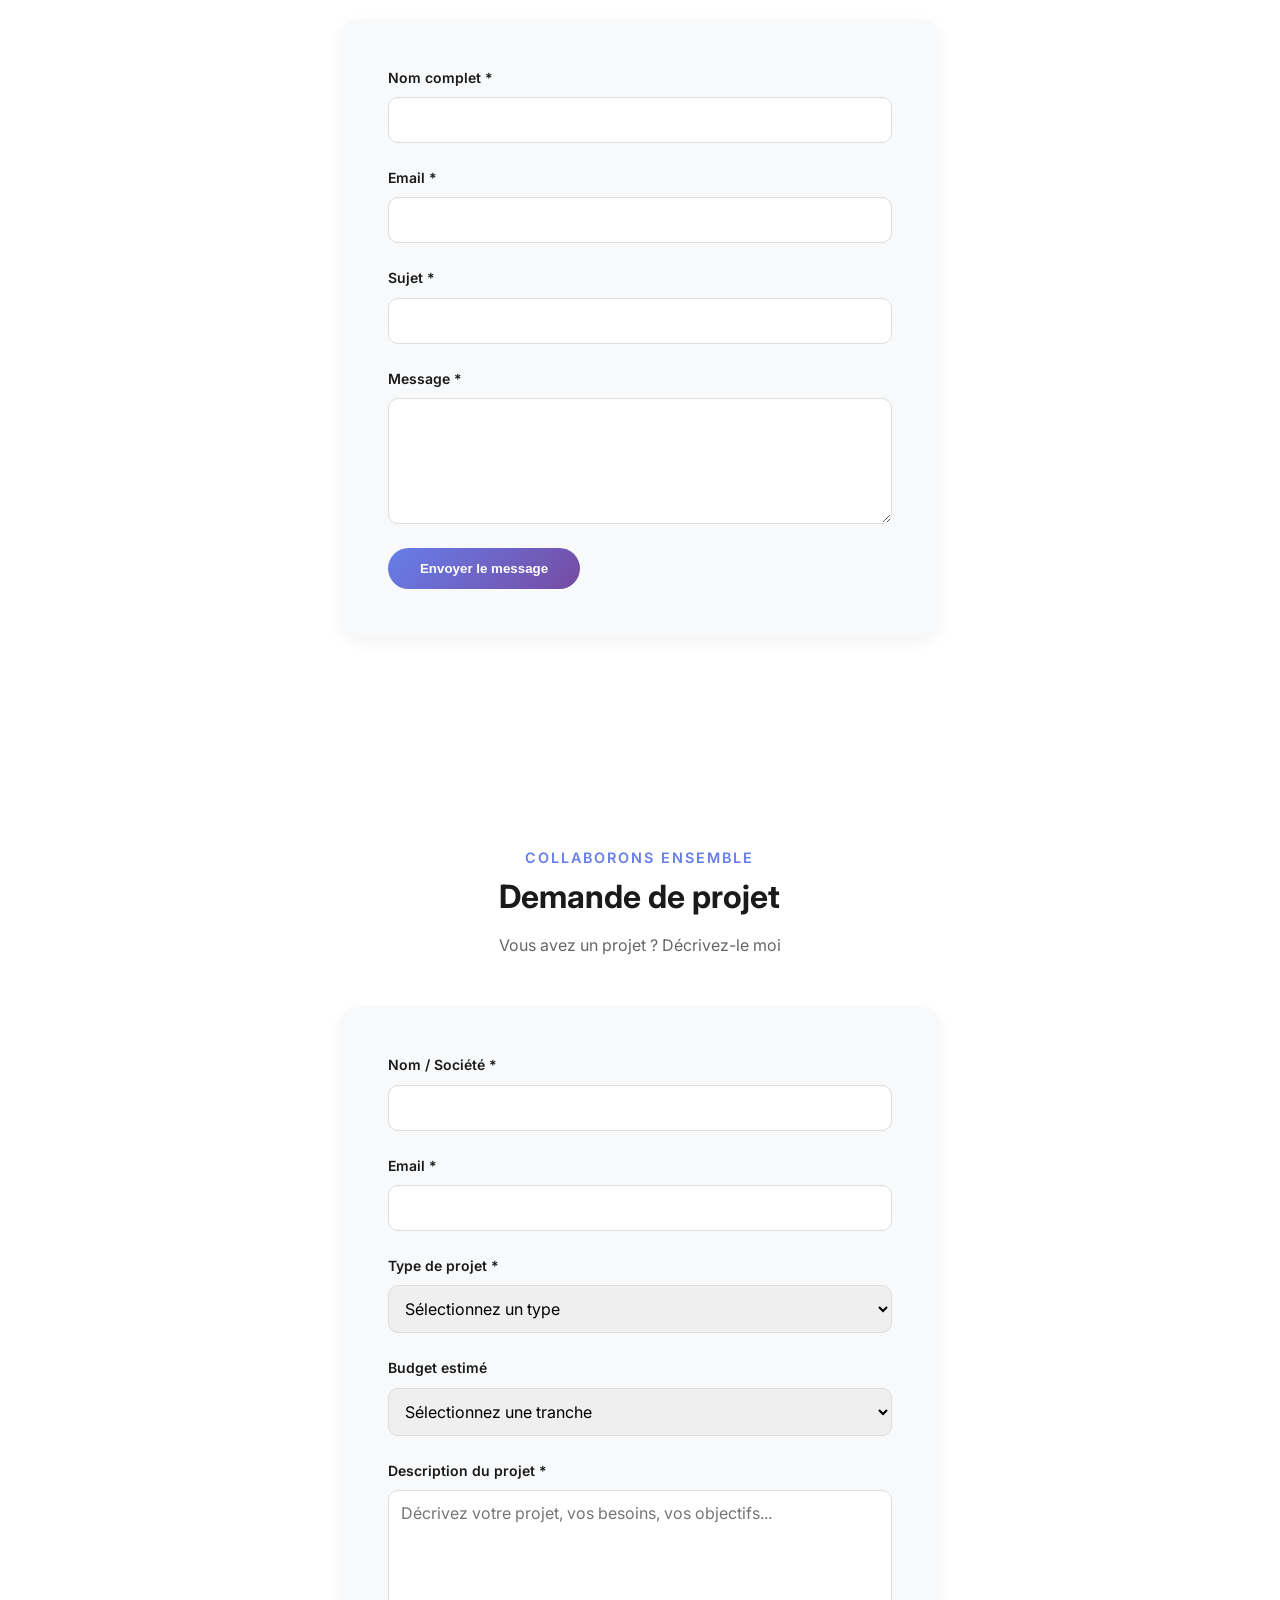
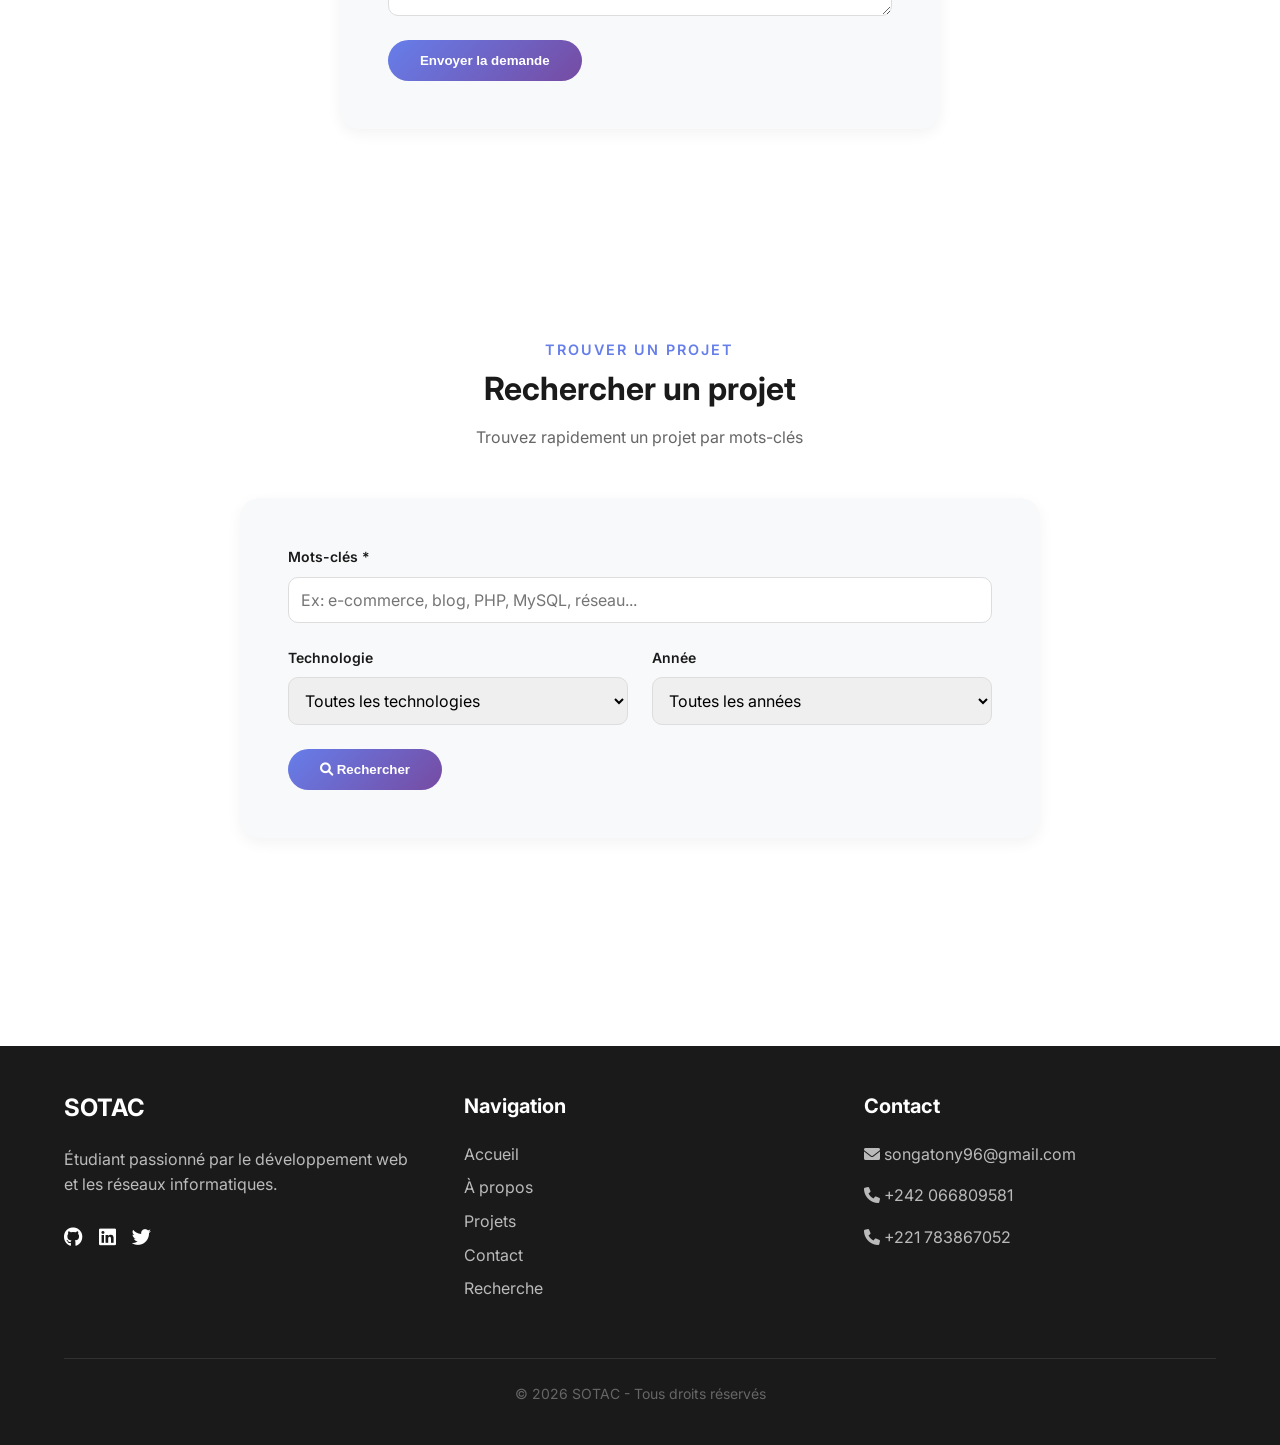
==== commit 4c7526db: "Update GitHub link in index.html" ====
--- a/index.html
+++ b/index.html
@@ -76,7 +76,7 @@
                             </div>
                             <div class="info-item">
                                 <i class="fab fa-github"></i>
-                                <span>github.com/sotac-dev</span>
+                                <span>sotac64.github.io</span>
                             </div>
                         </div>
                     </div>
@@ -354,4 +354,4 @@
         </div>
     </footer>
 </body>
-</html>+</html>
